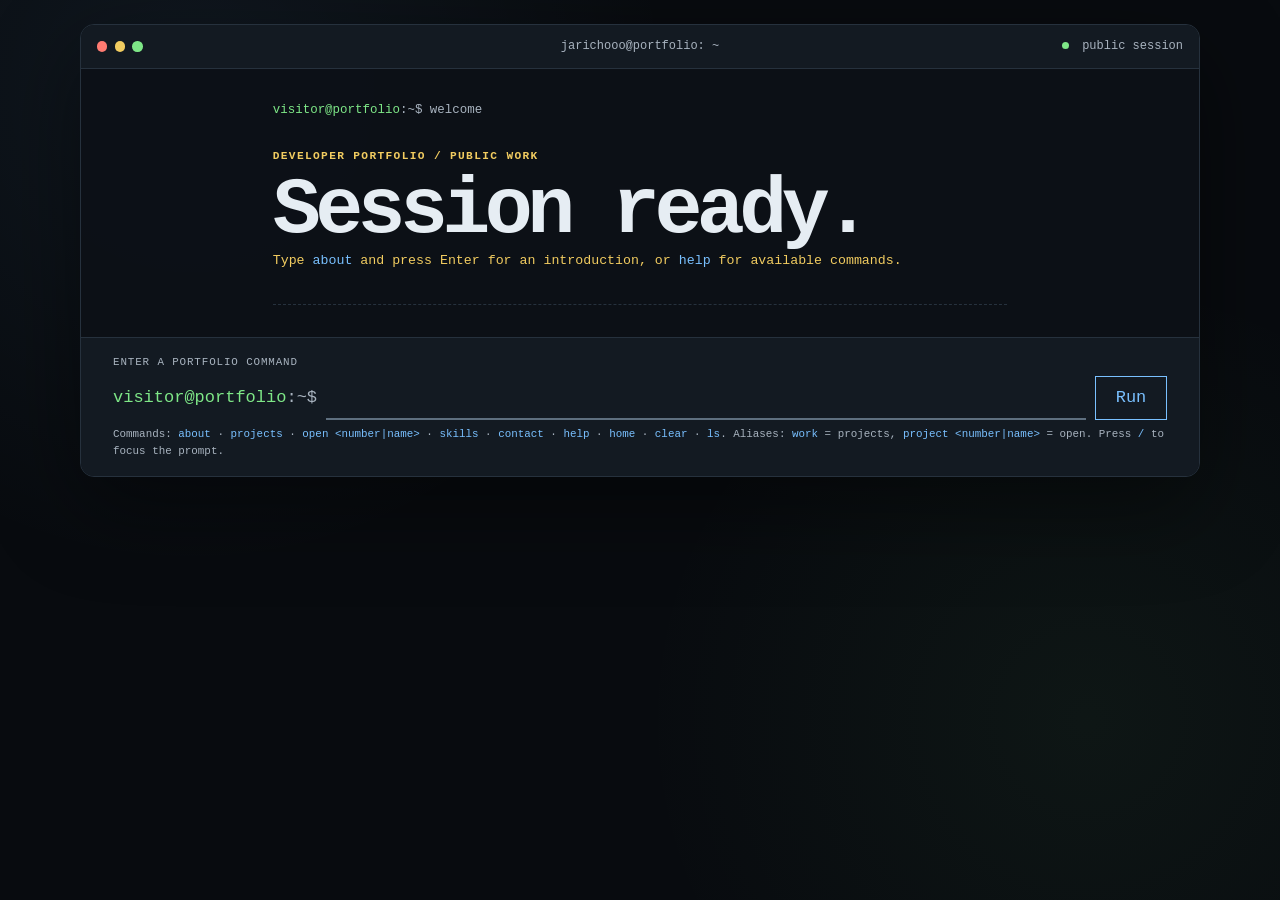
==== index.html @ 3e7ac767 "Show blinking cursor only while command input is focused" ====
<!doctype html>
<html lang="en">
  <head>
    <meta charset="utf-8">
    <meta name="viewport" content="width=device-width, initial-scale=1">
    <meta name="description" content="Joshua Jericho D. Barja's developer portfolio, presented as an accessible Linux terminal.">
    <meta name="theme-color" content="#080b0f">
    <title>Joshua Barja — Developer Portfolio</title>
    <link rel="stylesheet" href="styles.css?v=focused-cursor">
    <script src="app.js?v=terminal-cursor" defer></script>
  </head>
  <body>
    <a class="skip-link" href="#terminal-input">Skip to command prompt</a>

    <main class="site-shell">
      <section class="terminal" id="terminal" aria-label="Interactive portfolio terminal">
        <div class="terminal-bar">
          <div class="window-controls" aria-hidden="true">
            <span></span><span></span><span></span>
          </div>
          <p>jarichooo@portfolio: ~</p>
          <span class="connection-state"><i aria-hidden="true"></i> public session</span>
        </div>

        <div class="output" id="output" role="region" aria-label="Current command output">
          <section class="welcome" aria-labelledby="welcome-title">
            <p class="command-line"><span>visitor@portfolio</span>:~$ welcome</p>
            <p class="eyebrow">Developer portfolio / public work</p>
            <h1 id="welcome-title">Session ready.</h1>
            <p class="welcome-hint">Type <code>about</code> and press Enter for an introduction, or <code>help</code> for available commands.</p>
          </section>
        </div>

        <form class="prompt" id="command-form">
          <label for="terminal-input">Enter a portfolio command</label>
          <div class="prompt-row">
            <span aria-hidden="true"><b>visitor@portfolio</b>:~$</span>
            <div class="command-input">
              <input id="terminal-input" name="command" type="text" inputmode="text" autocomplete="off" spellcheck="false" placeholder=" " aria-describedby="prompt-help">
              <span class="terminal-cursor" aria-hidden="true"></span>
            </div>
            <button type="submit">Run<span class="sr-only"> command</span></button>
          </div>
          <p id="prompt-help">Commands: <code>about</code> · <code>projects</code> · <code>open &lt;number|name&gt;</code> · <code>skills</code> · <code>contact</code> · <code>help</code> · <code>home</code> · <code>clear</code> · <code>ls</code>. Aliases: <code>work</code> = projects, <code>project &lt;number|name&gt;</code> = open. Press <code>/</code> to focus the prompt.</p>
        </form>
      </section>

    </main>

    <p class="sr-only" id="announcer" aria-live="polite" aria-atomic="true"></p>

    <noscript>
      <section class="no-script">
        <h2>JavaScript is off</h2>
        <p>This interactive portfolio needs JavaScript for terminal commands. You can still view Joshua’s public work on <a href="https://github.com/jarichooo">GitHub</a>.</p>
      </section>
    </noscript>
  </body>
</html>
---- styles.css ----
:root {
  color-scheme: dark;
  --bg: #080b0f;
  --surface: #0d1117;
  --raised: #131a22;
  --line: #26313d;
  --control-line: #5e6f7f;
  --text: #e6edf3;
  --muted: #a8b3bf;
  --green: #7ee787;
  --cyan: #79c0ff;
  --amber: #f2cc60;
  --red: #ff7b72;
  --mono: ui-monospace, SFMono-Regular, Consolas, "Liberation Mono", monospace;
}

* {
  box-sizing: border-box;
}

html {
  min-width: 320px;
  scroll-behavior: smooth;
}

body {
  min-height: 100vh;
  margin: 0;
  color: var(--text);
  background:
    radial-gradient(circle at 15% 10%, rgba(121, 192, 255, 0.07), transparent 30rem),
    radial-gradient(circle at 85% 80%, rgba(126, 231, 135, 0.05), transparent 28rem),
    var(--bg);
  font: clamp(15px, 1.4vw, 17px)/1.55 var(--mono);
}

button,
input {
  font: inherit;
}

a {
  color: var(--cyan);
  overflow-wrap: anywhere;
  text-underline-offset: 0.2em;
}

a:hover {
  color: var(--text);
}

button {
  color: inherit;
}

:focus-visible {
  outline: 2px solid var(--green);
  outline-offset: 3px;
}

.skip-link {
  position: fixed;
  z-index: 10;
  top: 0.75rem;
  left: 0.75rem;
  padding: 0.65rem 0.9rem;
  color: var(--bg);
  background: var(--cyan);
  transform: translateY(-150%);
}

.skip-link:focus {
  transform: translateY(0);
}

.site-shell {
  width: min(1120px, calc(100% - 3rem));
  margin: 0 auto;
  padding: 1.5rem 0 2rem;
}

.terminal {
  min-height: 28rem;
  overflow: hidden;
  border: 1px solid var(--line);
  border-radius: 14px;
  background: rgba(13, 17, 23, 0.98);
  box-shadow: 0 30px 90px rgba(0, 0, 0, 0.45);
  animation: reveal 360ms ease-out;
  transition: border-color 180ms ease;
}

.terminal:focus-within { border-color: var(--control-line); }

.terminal-bar {
  display: grid;
  grid-template-columns: 1fr auto 1fr;
  align-items: center;
  min-height: 44px;
  padding: 0 1rem;
  border-bottom: 1px solid var(--line);
  background: var(--raised);
  color: var(--muted);
  font-size: 0.75rem;
}

.terminal-bar p {
  margin: 0;
  text-align: center;
}

.window-controls {
  display: flex;
  gap: 0.45rem;
}

.window-controls span {
  width: 0.65rem;
  height: 0.65rem;
  border-radius: 50%;
  background: var(--muted);
}

.window-controls span:first-child { background: var(--red); }
.window-controls span:nth-child(2) { background: var(--amber); }
.window-controls span:last-child { background: var(--green); }

.connection-state {
  justify-self: end;
}

.connection-state i {
  display: inline-block;
  width: 0.45rem;
  height: 0.45rem;
  margin-right: 0.35rem;
  border-radius: 50%;
  background: var(--green);
}

.eyebrow {
  margin: 0 0 0.35rem;
  color: var(--amber);
  font-size: 0.7rem;
  font-weight: 700;
  letter-spacing: 0.12em;
  text-transform: uppercase;
}

.featured h2 {
  margin: 0;
  font-size: 1.1rem;
  font-weight: 700;
}

.text-command {
  min-height: 44px;
  border: 1px solid var(--control-line);
  background: transparent;
  cursor: pointer;
}

.text-command:hover {
  border-color: var(--cyan);
  background: rgba(121, 192, 255, 0.06);
}

.output {
  overflow-wrap: anywhere;
  padding: clamp(1.25rem, 4vw, 2rem);
}

.welcome,
.featured {
  max-width: 72ch;
  margin-inline: auto;
}

.welcome {
  padding-bottom: 2rem;
  border-bottom: 1px dashed var(--line);
  animation: reveal 260ms ease-out;
}

.command-line,
.result-command {
  margin: 0 0 1.75rem;
  color: var(--muted);
  font-size: 0.78rem;
}

.command-line span,
.result-command span,
.prompt-row b {
  color: var(--green);
  font-weight: 500;
}

.welcome h1 {
  margin: 0;
  font-size: clamp(2.35rem, 8vw, 5rem);
  font-weight: 700;
  letter-spacing: -0.07em;
  line-height: 1;
}

.welcome-copy {
  max-width: 62ch;
  margin: 1.35rem 0 0.65rem;
  color: var(--muted);
}

.welcome-copy strong {
  color: var(--text);
}

.welcome-hint {
  margin: 0;
  color: var(--amber);
  font-size: 0.83rem;
}

code {
  color: var(--cyan);
  font: inherit;
  overflow-wrap: anywhere;
}

.featured {
  padding-top: 1.75rem;
}

.section-heading {
  display: flex;
  align-items: end;
  justify-content: space-between;
  gap: 1rem;
  margin-bottom: 1rem;
}

.section-heading > span {
  color: var(--muted);
  font-size: 0.75rem;
}

.project-list {
  border-top: 1px solid var(--line);
}

.project-card {
  padding: 1.1rem 0;
  border-bottom: 1px solid var(--line);
  animation: reveal 240ms ease-out backwards;
  animation-delay: var(--reveal-delay, 0ms);
}

.project-meta {
  display: grid;
  grid-template-columns: 2.25rem 1fr auto;
  gap: 0.75rem;
  align-items: baseline;
}

.project-index,
.project-status {
  color: var(--muted);
  font-size: 0.7rem;
}

.project-card h3 {
  margin: 0;
  color: var(--text);
  font-size: 1.05rem;
}

.project-card > p {
  margin: 0.45rem 0 0.7rem 3rem;
  color: var(--muted);
  font-size: 0.82rem;
}

.stack {
  display: flex;
  flex-wrap: wrap;
  gap: 0.35rem;
  margin-left: 3rem;
}

.stack span,
.tag-list li {
  padding: 0.12rem 0.4rem;
  border: 1px solid var(--line);
  color: var(--green);
  font-size: 0.7rem;
}

.project-card button {
  min-height: 44px;
  margin: 0.55rem 0 0 3rem;
  padding: 0;
  border: 0;
  color: var(--cyan);
  background: transparent;
  cursor: pointer;
  font-size: 0.75rem;
  text-decoration: underline;
  text-underline-offset: 0.25em;
  transition: color 160ms ease, transform 160ms ease;
}

.project-card button:hover { color: var(--green); transform: translateX(3px); }

.prompt {
  padding: 1rem clamp(1rem, 4vw, 2rem) calc(1rem + env(safe-area-inset-bottom));
  border-top: 1px solid var(--line);
  background: var(--raised);
}

.prompt > label {
  display: block;
  margin-bottom: 0.35rem;
  color: var(--muted);
  font-size: 0.68rem;
  letter-spacing: 0.08em;
  text-transform: uppercase;
}

.prompt-row {
  display: flex;
  align-items: center;
  gap: 0.55rem;
}

.prompt-row > span {
  flex: 0 0 auto;
  color: var(--muted);
  white-space: nowrap;
}

.command-input {
  position: relative;
  display: flex;
  flex: 1;
  min-width: 0;
}

.command-input input { width: 100%; }

.terminal-cursor {
  display: none;
  position: absolute;
  top: 50%;
  left: 2px;
  width: 0.65ch;
  height: 1.1em;
  margin-top: -0.55em;
  background: var(--green);
  pointer-events: none;
  animation: cursor 1s steps(1, end) infinite;
}

.command-input input:placeholder-shown { caret-color: transparent; }
.command-input input:focus:placeholder-shown + .terminal-cursor { display: block; }

.prompt-row input {
  min-width: 0;
  min-height: 44px;
  flex: 1;
  border: 0;
  border-bottom: 2px solid var(--control-line);
  border-radius: 0;
  color: var(--text);
  background: transparent;
  caret-color: var(--green);
}

.prompt-row input:focus {
  border-color: var(--green);
}

.prompt-row input:focus-visible {
  outline: none;
  border-color: var(--green);
}

.prompt-row button {
  min-width: 4.5rem;
  min-height: 44px;
  padding: 0.35rem 0.7rem;
  border: 1px solid var(--cyan);
  color: var(--cyan);
  background: transparent;
  cursor: pointer;
  transition: color 160ms ease, background-color 160ms ease;
}

.prompt-row button:hover {
  color: var(--bg);
  background: var(--cyan);
}

.prompt > p {
  margin: 0.35rem 0 0;
  color: var(--muted);
  font-size: 0.68rem;
}

.result {
  animation: reveal 220ms ease-out;
}

.result:focus { outline: none; }

.result-command {
  margin-bottom: 1rem;
}

.result h2 {
  margin: 0 0 0.8rem;
  font-size: 1.15rem;
}

.result h3 {
  margin: 1.4rem 0 0.35rem;
  color: var(--amber);
  font-size: 0.78rem;
  letter-spacing: 0.08em;
  text-transform: uppercase;
}

.result p {
  margin: 0.35rem 0;
  color: var(--muted);
}

.result ul {
  margin: 0.5rem 0 0;
  padding-left: 1.4rem;
}

.result li + li {
  margin-top: 0.35rem;
}

.result .command-menu {
  display: grid;
  grid-template-columns: repeat(2, minmax(0, 1fr));
  gap: 0.5rem 1.25rem;
  padding: 0;
  list-style: none;
}

.result .command-menu code {
  display: inline-block;
  min-width: 9rem;
}

.text-command {
  min-height: 44px;
  margin-right: 0.5rem;
  padding: 0.45rem 0.65rem;
  color: var(--cyan);
}

.tag-list {
  display: flex;
  flex-wrap: wrap;
  gap: 0.45rem;
  padding: 0 !important;
  list-style: none;
}

.error { color: var(--red) !important; }
.muted { color: var(--muted); }

.no-script {
  position: fixed;
  z-index: 20;
  right: 1rem;
  bottom: 1rem;
  left: 1rem;
  padding: 1rem;
  border: 1px solid var(--amber);
  color: var(--text);
  background: var(--raised);
}

.no-script h2,
.no-script p { margin: 0; }
.no-script p { margin-top: 0.25rem; }

.sr-only {
  position: absolute;
  width: 1px;
  height: 1px;
  padding: 0;
  margin: -1px;
  overflow: hidden;
  clip: rect(0, 0, 0, 0);
  white-space: nowrap;
  border: 0;
}

@keyframes reveal {
  from { opacity: 0; transform: translateY(6px); }
}

@keyframes cursor { 50% { opacity: 0; } }

@media (max-width: 760px) {
  .project-meta {
    grid-template-columns: 2rem 1fr;
  }

  .project-status {
    grid-column: 2;
  }

  .project-card > p,
  .stack,
  .project-card button {
    margin-left: 2.75rem;
  }
}

@media (max-width: 480px) {
  .site-shell {
    width: 100%;
    padding: 0;
  }

  .terminal {
    min-height: 24rem;
    border-right: 0;
    border-left: 0;
    border-radius: 0;
  }

  .terminal-bar {
    grid-template-columns: auto 1fr;
  }

  .terminal-bar p {
    text-align: right;
  }

  .connection-state {
    display: none;
  }

  .prompt-row {
    flex-wrap: wrap;
  }

  .prompt-row > span {
    width: 100%;
  }

  .result .command-menu {
    grid-template-columns: 1fr;
  }

}

@media (prefers-reduced-motion: reduce) {
  html { scroll-behavior: auto; }
  .terminal, .welcome, .result, .project-card, .terminal-cursor { animation: none; }
  .terminal, .project-card button, .prompt-row button { transition: none; }
  .project-card button:hover { transform: none; }
}
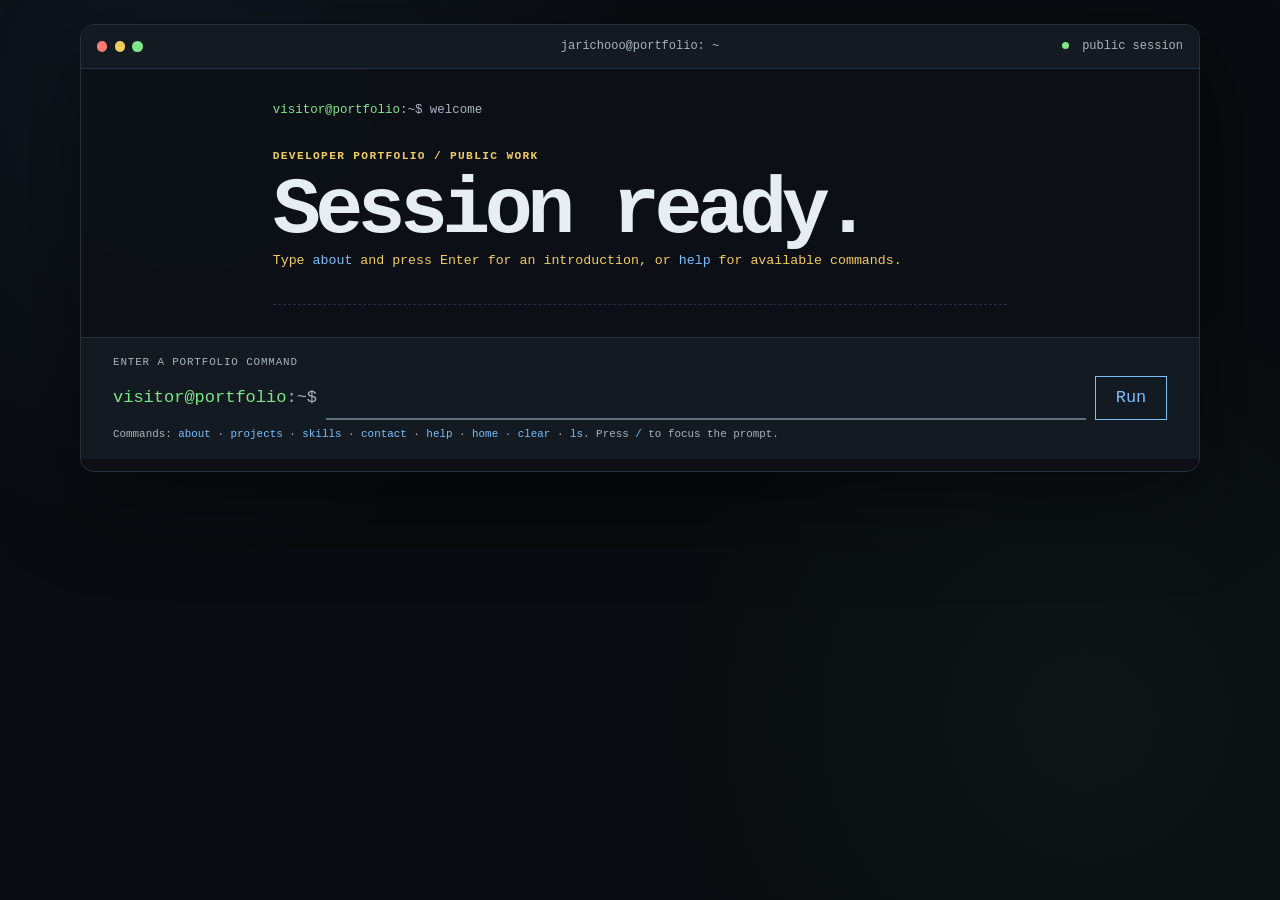
==== commit cd9d5f38: "Keep command input focused and simplify visible commands" ====
--- a/index.html
+++ b/index.html
@@ -7,7 +7,7 @@
     <meta name="theme-color" content="#080b0f">
     <title>Joshua Barja — Developer Portfolio</title>
     <link rel="stylesheet" href="styles.css?v=focused-cursor">
-    <script src="app.js?v=terminal-cursor" defer></script>
+    <script src="app.js?v=keep-input-focus" defer></script>
   </head>
   <body>
     <a class="skip-link" href="#terminal-input">Skip to command prompt</a>
@@ -41,7 +41,7 @@
             </div>
             <button type="submit">Run<span class="sr-only"> command</span></button>
           </div>
-          <p id="prompt-help">Commands: <code>about</code> · <code>projects</code> · <code>open &lt;number|name&gt;</code> · <code>skills</code> · <code>contact</code> · <code>help</code> · <code>home</code> · <code>clear</code> · <code>ls</code>. Aliases: <code>work</code> = projects, <code>project &lt;number|name&gt;</code> = open. Press <code>/</code> to focus the prompt.</p>
+          <p id="prompt-help">Commands: <code>about</code> · <code>projects</code> · <code>skills</code> · <code>contact</code> · <code>help</code> · <code>home</code> · <code>clear</code> · <code>ls</code>. Press <code>/</code> to focus the prompt.</p>
         </form>
       </section>
 
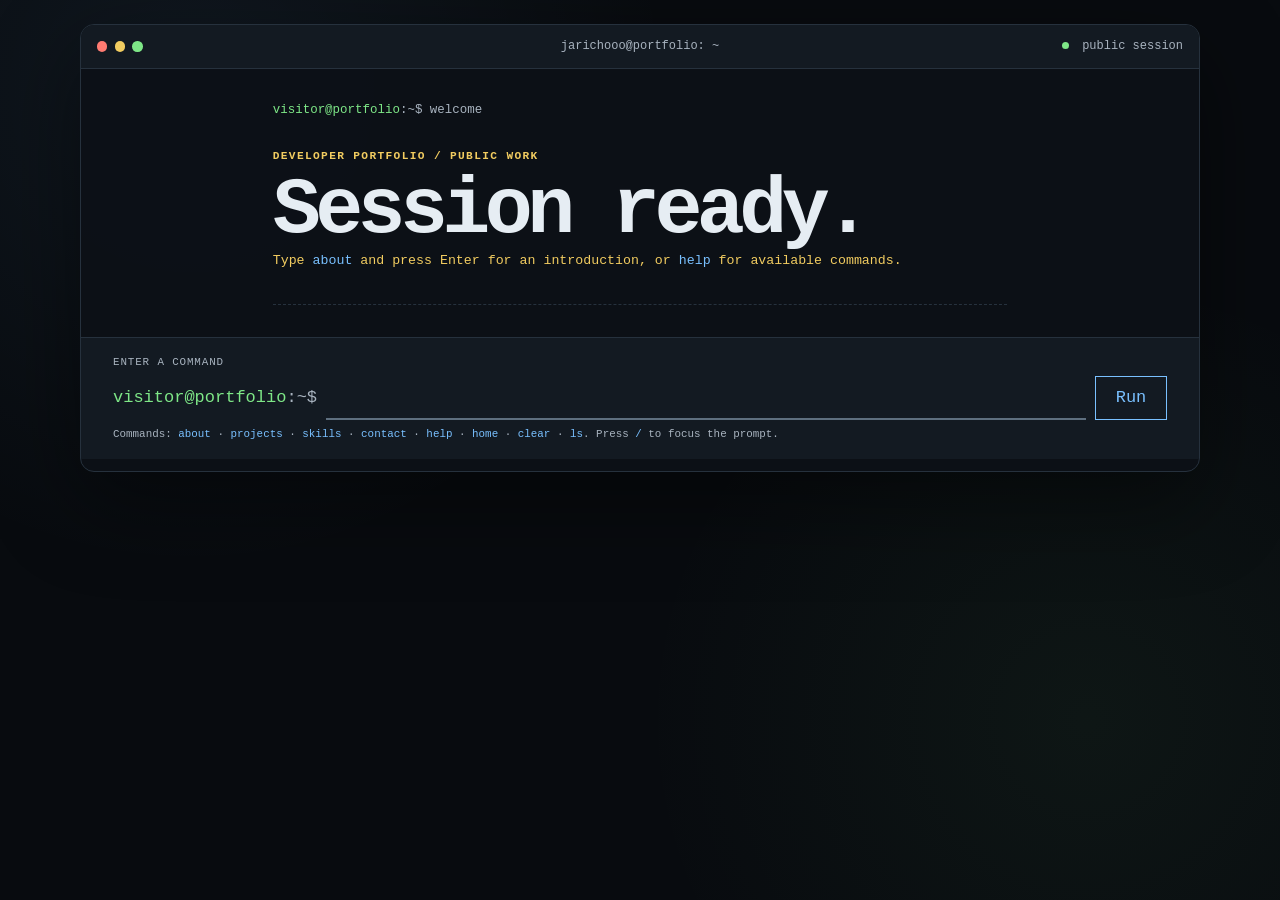
==== commit c4783653: "Change index.html text" ====
--- a/index.html
+++ b/index.html
@@ -6,8 +6,8 @@
     <meta name="description" content="Joshua Jericho D. Barja's developer portfolio, presented as an accessible Linux terminal.">
     <meta name="theme-color" content="#080b0f">
     <title>Joshua Barja — Developer Portfolio</title>
-    <link rel="stylesheet" href="styles.css?v=focused-cursor">
-    <script src="app.js?v=keep-input-focus" defer></script>
+    <link rel="stylesheet" href="styles.css?v=command-output-design">
+    <script src="app.js?v=command-output-design" defer></script>
   </head>
   <body>
     <a class="skip-link" href="#terminal-input">Skip to command prompt</a>
@@ -32,7 +32,7 @@
         </div>
 
         <form class="prompt" id="command-form">
-          <label for="terminal-input">Enter a portfolio command</label>
+          <label for="terminal-input">Enter a command</label>
           <div class="prompt-row">
             <span aria-hidden="true"><b>visitor@portfolio</b>:~$</span>
             <div class="command-input">
--- a/styles.css
+++ b/styles.css
@@ -244,11 +244,13 @@
 }
 
 .project-list {
+  margin-top: 0.9rem;
   border-top: 1px solid var(--line);
 }
 
 .project-card {
-  padding: 1.1rem 0;
+  position: relative;
+  padding: 1.1rem 0 1.1rem 3rem;
   border-bottom: 1px solid var(--line);
   animation: reveal 240ms ease-out backwards;
   animation-delay: var(--reveal-delay, 0ms);
@@ -256,7 +258,7 @@
 
 .project-meta {
   display: grid;
-  grid-template-columns: 2.25rem 1fr auto;
+  grid-template-columns: minmax(0, 1fr) auto;
   gap: 0.75rem;
   align-items: baseline;
 }
@@ -267,6 +269,19 @@
   font-size: 0.7rem;
 }
 
+.project-index {
+  position: absolute;
+  top: 1.25rem;
+  left: 0;
+  color: var(--green);
+}
+
+.project-status {
+  padding: 0.1rem 0.4rem;
+  border: 1px solid var(--line);
+  white-space: nowrap;
+}
+
 .project-card h3 {
   margin: 0;
   color: var(--text);
@@ -274,7 +289,7 @@
 }
 
 .project-card > p {
-  margin: 0.45rem 0 0.7rem 3rem;
+  margin: 0.45rem 0 0.7rem;
   color: var(--muted);
   font-size: 0.82rem;
 }
@@ -283,7 +298,6 @@
   display: flex;
   flex-wrap: wrap;
   gap: 0.35rem;
-  margin-left: 3rem;
 }
 
 .stack span,
@@ -294,9 +308,9 @@
   font-size: 0.7rem;
 }
 
-.project-card button {
+.project-link {
   min-height: 44px;
-  margin: 0.55rem 0 0 3rem;
+  margin: 0.45rem 0 -0.45rem;
   padding: 0;
   border: 0;
   color: var(--cyan);
@@ -308,7 +322,8 @@
   transition: color 160ms ease, transform 160ms ease;
 }
 
-.project-card button:hover { color: var(--green); transform: translateX(3px); }
+.project-link::after { content: "  →"; }
+.project-link:hover { color: var(--green); transform: translateX(3px); }
 
 .prompt {
   padding: 1rem clamp(1rem, 4vw, 2rem) calc(1rem + env(safe-area-inset-bottom));
@@ -412,16 +427,38 @@
 .result:focus { outline: none; }
 
 .result-command {
-  margin-bottom: 1rem;
-}
-
-.result h2 {
-  margin: 0 0 0.8rem;
-  font-size: 1.15rem;
+  margin-bottom: 1.25rem;
+}
+
+.result-header {
+  display: grid;
+  grid-template-columns: minmax(0, 1fr) auto;
+  gap: 0.5rem 1rem;
+  align-items: baseline;
+  padding-bottom: 0.75rem;
+  border-bottom: 1px solid var(--line);
+}
+
+.result-header h2 {
+  grid-column: 1;
+  grid-row: 1;
+  margin: 0;
+  font-size: clamp(1.2rem, 3vw, 1.55rem);
+  line-height: 1.25;
+}
+
+.result .result-context {
+  grid-column: 2;
+  grid-row: 1;
+  margin: 0;
+  color: var(--amber);
+  font-size: 0.68rem;
+  letter-spacing: 0.08em;
+  text-transform: uppercase;
 }
 
 .result h3 {
-  margin: 1.4rem 0 0.35rem;
+  margin: 1.15rem 0 0.4rem;
   color: var(--amber);
   font-size: 0.78rem;
   letter-spacing: 0.08em;
@@ -429,7 +466,7 @@
 }
 
 .result p {
-  margin: 0.35rem 0;
+  margin: 0.5rem 0;
   color: var(--muted);
 }
 
@@ -445,22 +482,217 @@
 .result .command-menu {
   display: grid;
   grid-template-columns: repeat(2, minmax(0, 1fr));
-  gap: 0.5rem 1.25rem;
+  gap: 0.55rem;
+  margin-top: 1rem;
   padding: 0;
   list-style: none;
 }
 
-.result .command-menu code {
-  display: inline-block;
-  min-width: 9rem;
+.command-menu-button,
+.section-link {
+  display: grid;
+  grid-template-columns: 7rem minmax(0, 1fr);
+  width: 100%;
+  min-height: 52px;
+  padding: 0.65rem 0.8rem;
+  border: 1px solid var(--control-line);
+  color: var(--muted);
+  background: rgba(19, 26, 34, 0.38);
+  text-align: left;
+  cursor: pointer;
+  transition: border-color 160ms ease, background-color 160ms ease, transform 160ms ease;
+}
+
+.command-menu-button code,
+.section-link code {
+  color: var(--green);
+  font-weight: 700;
+}
+
+.command-menu-button:hover,
+.section-link:hover {
+  border-color: var(--cyan);
+  background: rgba(121, 192, 255, 0.06);
+  transform: translateY(-1px);
 }
 
 .text-command {
   min-height: 44px;
-  margin-right: 0.5rem;
   padding: 0.45rem 0.65rem;
   color: var(--cyan);
 }
+
+.command-action {
+  min-height: 44px;
+  padding: 0.45rem 0.7rem;
+  border: 1px solid var(--cyan);
+  color: var(--cyan);
+  background: transparent;
+  cursor: pointer;
+}
+
+.command-action:hover {
+  color: var(--bg);
+  background: var(--cyan);
+}
+
+.result-toolbar {
+  margin-top: 0.75rem;
+}
+
+.result-summary {
+  font-size: 0.78rem;
+}
+
+.about-profile {
+  display: grid;
+  grid-template-columns: minmax(0, 1fr) minmax(13rem, 0.36fr);
+  gap: clamp(1rem, 4vw, 2.5rem);
+  padding: 1rem 0;
+}
+
+.about-profile > p {
+  margin: 0;
+  color: var(--text);
+  font-size: clamp(0.95rem, 1.8vw, 1.08rem);
+  line-height: 1.7;
+}
+
+.about-focus {
+  margin: 0;
+  padding-left: 1rem;
+  border-left: 2px solid var(--green);
+}
+
+.about-focus dt {
+  color: var(--muted);
+  font-size: 0.68rem;
+  letter-spacing: 0.08em;
+  text-transform: uppercase;
+}
+
+.about-focus dd {
+  margin: 0.3rem 0 0;
+  color: var(--green);
+}
+
+.project-lead {
+  color: var(--text) !important;
+  font-size: 1rem;
+}
+
+.project-tools {
+  margin: 1rem 0;
+}
+
+.project-disclosures {
+  margin-top: 1rem;
+  border-top: 1px solid var(--line);
+}
+
+.project-disclosure {
+  border-bottom: 1px solid var(--line);
+}
+
+.project-disclosure summary {
+  position: relative;
+  min-height: 46px;
+  padding: 0.7rem 2rem 0.7rem 0;
+  color: var(--text);
+  cursor: pointer;
+  list-style: none;
+}
+
+.project-disclosure summary::-webkit-details-marker { display: none; }
+
+.project-disclosure summary::after {
+  position: absolute;
+  top: 0.7rem;
+  right: 0.25rem;
+  color: var(--green);
+  content: "+";
+}
+
+.project-disclosure[open] summary::after { content: "−"; }
+
+.disclosure-body {
+  padding: 0 2rem 0.85rem 0;
+}
+
+.disclosure-body > p {
+  margin: 0;
+}
+
+.source-list {
+  display: grid;
+  grid-template-columns: repeat(2, minmax(0, 1fr));
+  gap: 0.45rem 1rem;
+  margin: 0 !important;
+  padding-left: 1.2rem !important;
+}
+
+.repo-link {
+  margin-top: 1rem !important;
+}
+
+.skills-overview {
+  padding-top: 1rem;
+}
+
+.skills-overview > .muted {
+  margin-top: 0.9rem;
+  font-size: 0.75rem;
+}
+
+.contact-list,
+.section-list {
+  margin: 1rem 0 0 !important;
+  padding: 0 !important;
+  list-style: none;
+}
+
+.contact-list li {
+  display: grid;
+  grid-template-columns: 7rem minmax(0, 1fr) auto;
+  gap: 0.75rem;
+  align-items: center;
+  min-height: 54px;
+  padding: 0.65rem 0;
+  border-bottom: 1px solid var(--line);
+}
+
+.contact-list li:first-child { border-top: 1px solid var(--line); }
+
+.contact-list a {
+  display: inline-flex;
+  align-items: center;
+  min-height: 44px;
+}
+
+.contact-label {
+  color: var(--muted);
+  font-size: 0.72rem;
+  letter-spacing: 0.06em;
+  text-transform: uppercase;
+}
+
+.contact-arrow { color: var(--green); }
+
+.section-list {
+  display: grid;
+  grid-template-columns: repeat(2, minmax(0, 1fr));
+  gap: 0.55rem;
+}
+
+.state-message {
+  margin-top: 1rem;
+  padding: 0.9rem 1rem;
+  border-left: 2px solid var(--red);
+  background: rgba(255, 123, 114, 0.05);
+}
+
+.state-message > :first-child { margin-top: 0; }
+.state-message > :last-child { margin-bottom: 0; }
 
 .tag-list {
   display: flex;
@@ -508,19 +740,19 @@
 @keyframes cursor { 50% { opacity: 0; } }
 
 @media (max-width: 760px) {
-  .project-meta {
-    grid-template-columns: 2rem 1fr;
-  }
-
-  .project-status {
-    grid-column: 2;
-  }
-
-  .project-card > p,
-  .stack,
-  .project-card button {
-    margin-left: 2.75rem;
-  }
+  .about-profile { grid-template-columns: 1fr; }
+
+  .about-focus {
+    padding-top: 0.75rem;
+    padding-left: 0;
+    border-top: 2px solid var(--green);
+    border-left: 0;
+  }
+
+  .project-meta { grid-template-columns: 1fr; }
+  .project-status { justify-self: start; }
+
+  .source-list { grid-template-columns: 1fr; }
 }
 
 @media (max-width: 480px) {
@@ -560,11 +792,29 @@
     grid-template-columns: 1fr;
   }
 
+  .result-header { grid-template-columns: 1fr; }
+
+  .result .result-context {
+    grid-column: 1;
+    grid-row: 2;
+  }
+
+  .section-list { grid-template-columns: 1fr; }
+
+  .command-menu-button,
+  .section-link { grid-template-columns: 6.5rem minmax(0, 1fr); }
+
+  .contact-list li {
+    grid-template-columns: 1fr auto;
+    gap: 0.2rem 0.75rem;
+  }
+
+  .contact-label { grid-column: 1 / -1; }
 }
 
 @media (prefers-reduced-motion: reduce) {
   html { scroll-behavior: auto; }
   .terminal, .welcome, .result, .project-card, .terminal-cursor { animation: none; }
-  .terminal, .project-card button, .prompt-row button { transition: none; }
-  .project-card button:hover { transform: none; }
-}
+  .terminal, .project-link, .prompt-row button, .command-menu-button, .section-link { transition: none; }
+  .project-link:hover, .command-menu-button:hover, .section-link:hover { transform: none; }
+}
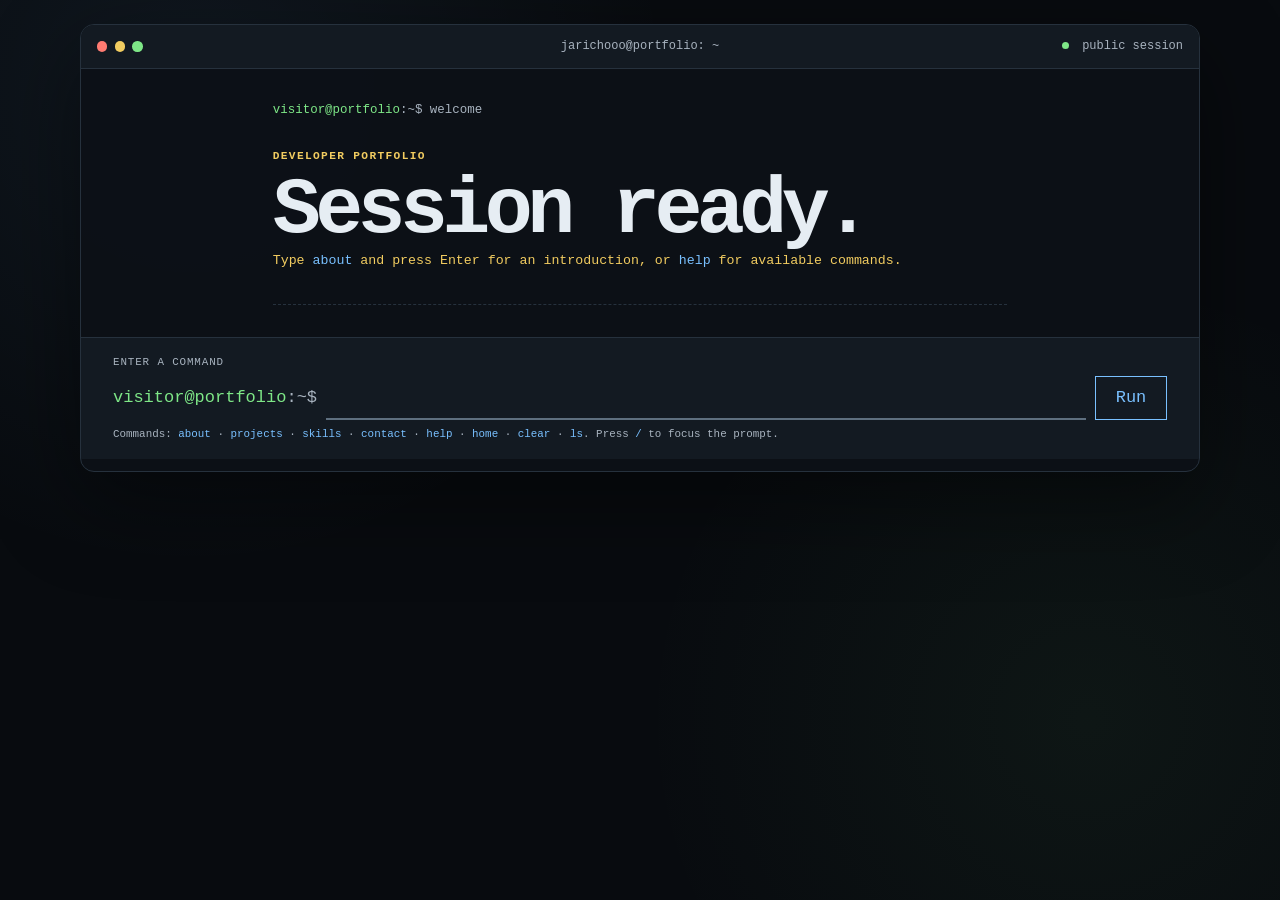
==== commit 4ab4c183: "Change index.html text" ====
--- a/index.html
+++ b/index.html
@@ -25,7 +25,7 @@
         <div class="output" id="output" role="region" aria-label="Current command output">
           <section class="welcome" aria-labelledby="welcome-title">
             <p class="command-line"><span>visitor@portfolio</span>:~$ welcome</p>
-            <p class="eyebrow">Developer portfolio / public work</p>
+            <p class="eyebrow">Developer portfolio</p>
             <h1 id="welcome-title">Session ready.</h1>
             <p class="welcome-hint">Type <code>about</code> and press Enter for an introduction, or <code>help</code> for available commands.</p>
           </section>
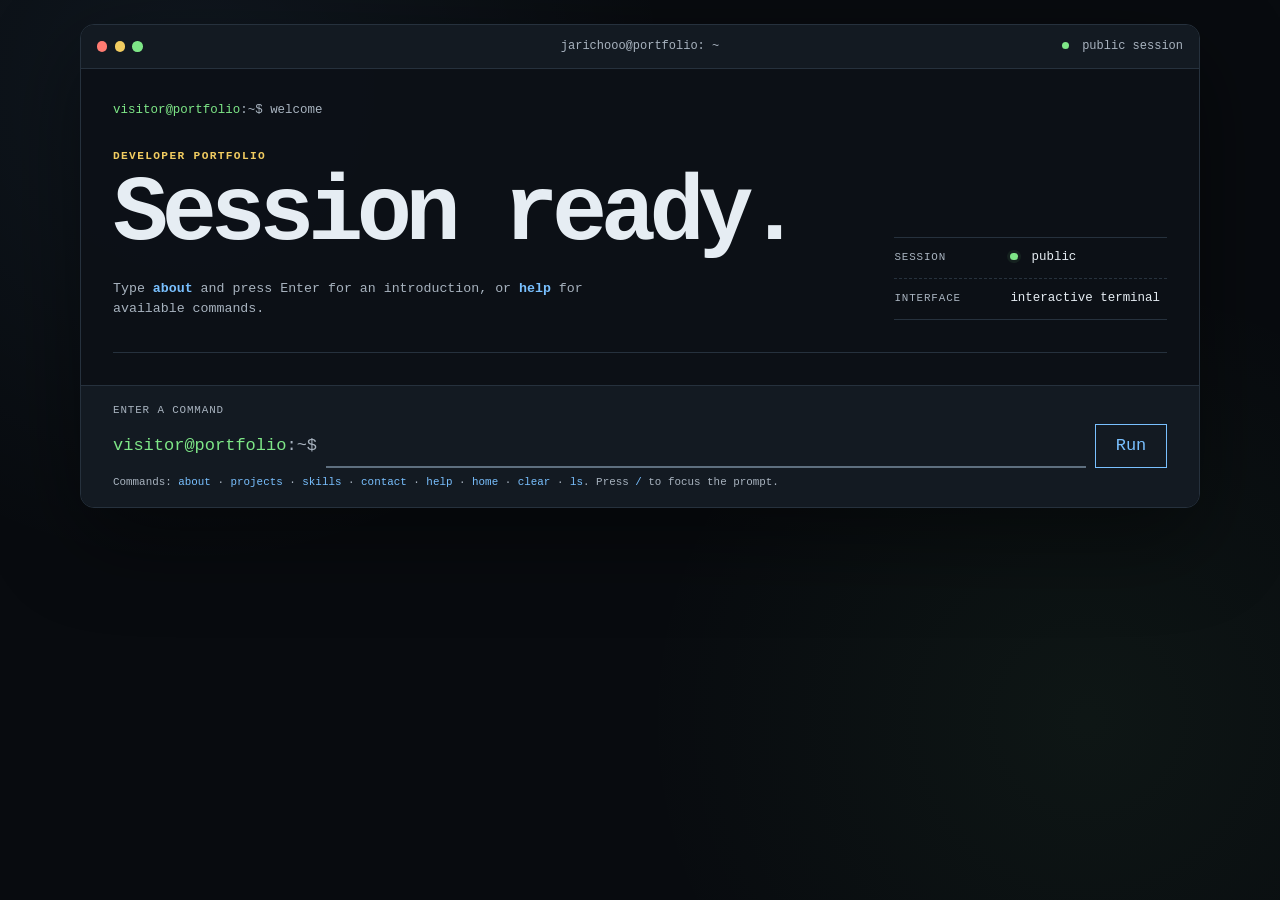
==== commit c8ec7fa6: "Refresh first-load terminal welcome while preserving edited labels" ====
--- a/index.html
+++ b/index.html
@@ -6,7 +6,7 @@
     <meta name="description" content="Joshua Jericho D. Barja's developer portfolio, presented as an accessible Linux terminal.">
     <meta name="theme-color" content="#080b0f">
     <title>Joshua Barja — Developer Portfolio</title>
-    <link rel="stylesheet" href="styles.css?v=command-output-design">
+    <link rel="stylesheet" href="styles.css?v=welcome-screen">
     <script src="app.js?v=command-output-design" defer></script>
   </head>
   <body>
@@ -25,9 +25,23 @@
         <div class="output" id="output" role="region" aria-label="Current command output">
           <section class="welcome" aria-labelledby="welcome-title">
             <p class="command-line"><span>visitor@portfolio</span>:~$ welcome</p>
-            <p class="eyebrow">Developer portfolio</p>
-            <h1 id="welcome-title">Session ready.</h1>
-            <p class="welcome-hint">Type <code>about</code> and press Enter for an introduction, or <code>help</code> for available commands.</p>
+            <div class="welcome-layout">
+              <div class="welcome-intro">
+                <p class="eyebrow">Developer portfolio</p>
+                <h1 id="welcome-title">Session ready.</h1>
+                <p class="welcome-hint">Type <code>about</code> and press Enter for an introduction, or <code>help</code> for available commands.</p>
+              </div>
+              <dl class="welcome-session" aria-label="Session details">
+                <div>
+                  <dt>Session</dt>
+                  <dd><i aria-hidden="true"></i> public</dd>
+                </div>
+                <div>
+                  <dt>Interface</dt>
+                  <dd>interactive terminal</dd>
+                </div>
+              </dl>
+            </div>
           </section>
         </div>
 
--- a/styles.css
+++ b/styles.css
@@ -170,16 +170,70 @@
   padding: clamp(1.25rem, 4vw, 2rem);
 }
 
-.welcome,
 .featured {
   max-width: 72ch;
   margin-inline: auto;
 }
 
 .welcome {
-  padding-bottom: 2rem;
-  border-bottom: 1px dashed var(--line);
+  width: 100%;
+  padding-bottom: clamp(1.25rem, 4vw, 2rem);
+  border-bottom: 1px solid var(--line);
   animation: reveal 260ms ease-out;
+}
+
+.welcome-layout {
+  display: grid;
+  grid-template-columns: minmax(0, 1fr) minmax(15rem, 0.38fr);
+  gap: clamp(1.5rem, 5vw, 4rem);
+  align-items: end;
+}
+
+.welcome-intro {
+  min-width: 0;
+  animation: reveal 320ms 70ms ease-out backwards;
+}
+
+.welcome-session {
+  margin: 0;
+  border-top: 1px solid var(--line);
+  border-bottom: 1px solid var(--line);
+  animation: reveal 320ms 140ms ease-out backwards;
+}
+
+.welcome-session > div {
+  display: grid;
+  grid-template-columns: 6.5rem minmax(0, 1fr);
+  gap: 0.75rem;
+  align-items: baseline;
+  padding: 0.65rem 0;
+}
+
+.welcome-session > div + div {
+  border-top: 1px dashed var(--line);
+}
+
+.welcome-session dt {
+  color: var(--muted);
+  font-size: 0.68rem;
+  letter-spacing: 0.08em;
+  text-transform: uppercase;
+}
+
+.welcome-session dd {
+  margin: 0;
+  color: var(--text);
+  font-size: 0.78rem;
+}
+
+.welcome-session i {
+  display: inline-block;
+  width: 0.45rem;
+  height: 0.45rem;
+  margin-right: 0.4rem;
+  border-radius: 50%;
+  background: var(--green);
+  box-shadow: 0 0 0 3px rgba(126, 231, 135, 0.08);
 }
 
 .command-line,
@@ -198,10 +252,10 @@
 
 .welcome h1 {
   margin: 0;
-  font-size: clamp(2.35rem, 8vw, 5rem);
+  font-size: clamp(2.6rem, 7.5vw, 5.75rem);
   font-weight: 700;
   letter-spacing: -0.07em;
-  line-height: 1;
+  line-height: 0.95;
 }
 
 .welcome-copy {
@@ -215,9 +269,15 @@
 }
 
 .welcome-hint {
-  margin: 0;
-  color: var(--amber);
+  max-width: 66ch;
+  margin: 1.25rem 0 0;
+  color: var(--muted);
   font-size: 0.83rem;
+}
+
+.welcome-hint code {
+  color: var(--cyan);
+  font-weight: 700;
 }
 
 code {
@@ -740,6 +800,23 @@
 @keyframes cursor { 50% { opacity: 0; } }
 
 @media (max-width: 760px) {
+  .welcome-layout {
+    grid-template-columns: 1fr;
+    gap: 1.5rem;
+    align-items: start;
+  }
+
+  .welcome-session {
+    display: grid;
+    grid-template-columns: repeat(2, minmax(0, 1fr));
+  }
+
+  .welcome-session > div + div {
+    padding-left: 1rem;
+    border-top: 0;
+    border-left: 1px dashed var(--line);
+  }
+
   .about-profile { grid-template-columns: 1fr; }
 
   .about-focus {
@@ -780,6 +857,20 @@
     display: none;
   }
 
+  .welcome h1 {
+    font-size: clamp(2.35rem, 13vw, 4rem);
+  }
+
+  .welcome-session {
+    grid-template-columns: 1fr;
+  }
+
+  .welcome-session > div + div {
+    padding-left: 0;
+    border-top: 1px dashed var(--line);
+    border-left: 0;
+  }
+
   .prompt-row {
     flex-wrap: wrap;
   }
@@ -814,7 +905,7 @@
 
 @media (prefers-reduced-motion: reduce) {
   html { scroll-behavior: auto; }
-  .terminal, .welcome, .result, .project-card, .terminal-cursor { animation: none; }
+  .terminal, .welcome, .welcome-intro, .welcome-session, .result, .project-card, .terminal-cursor { animation: none; }
   .terminal, .project-link, .prompt-row button, .command-menu-button, .section-link { transition: none; }
   .project-link:hover, .command-menu-button:hover, .section-link:hover { transform: none; }
 }
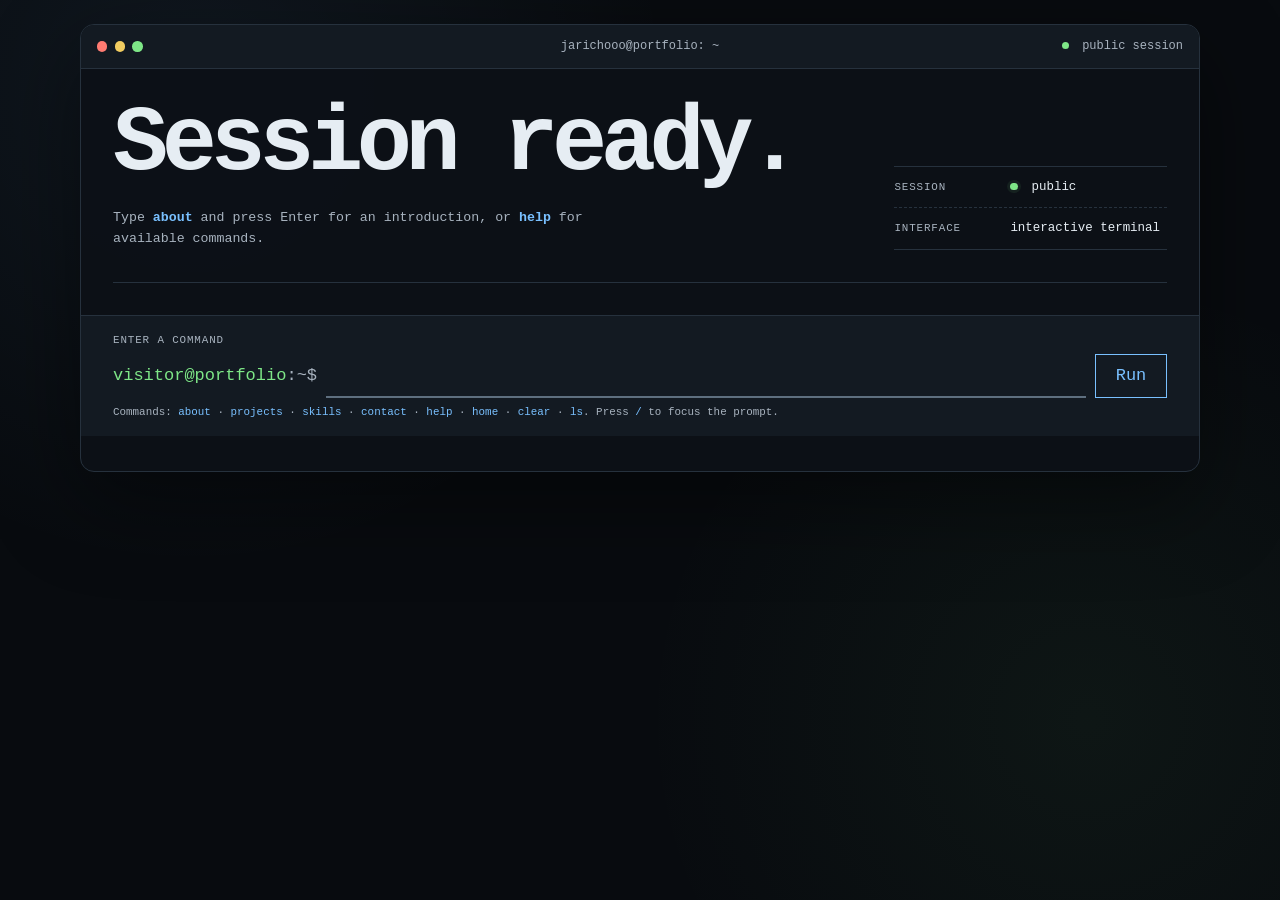
==== commit aee1eddb: "Change index.html text" ====
--- a/index.html
+++ b/index.html
@@ -24,10 +24,8 @@
 
         <div class="output" id="output" role="region" aria-label="Current command output">
           <section class="welcome" aria-labelledby="welcome-title">
-            <p class="command-line"><span>visitor@portfolio</span>:~$ welcome</p>
             <div class="welcome-layout">
               <div class="welcome-intro">
-                <p class="eyebrow">Developer portfolio</p>
                 <h1 id="welcome-title">Session ready.</h1>
                 <p class="welcome-hint">Type <code>about</code> and press Enter for an introduction, or <code>help</code> for available commands.</p>
               </div>
